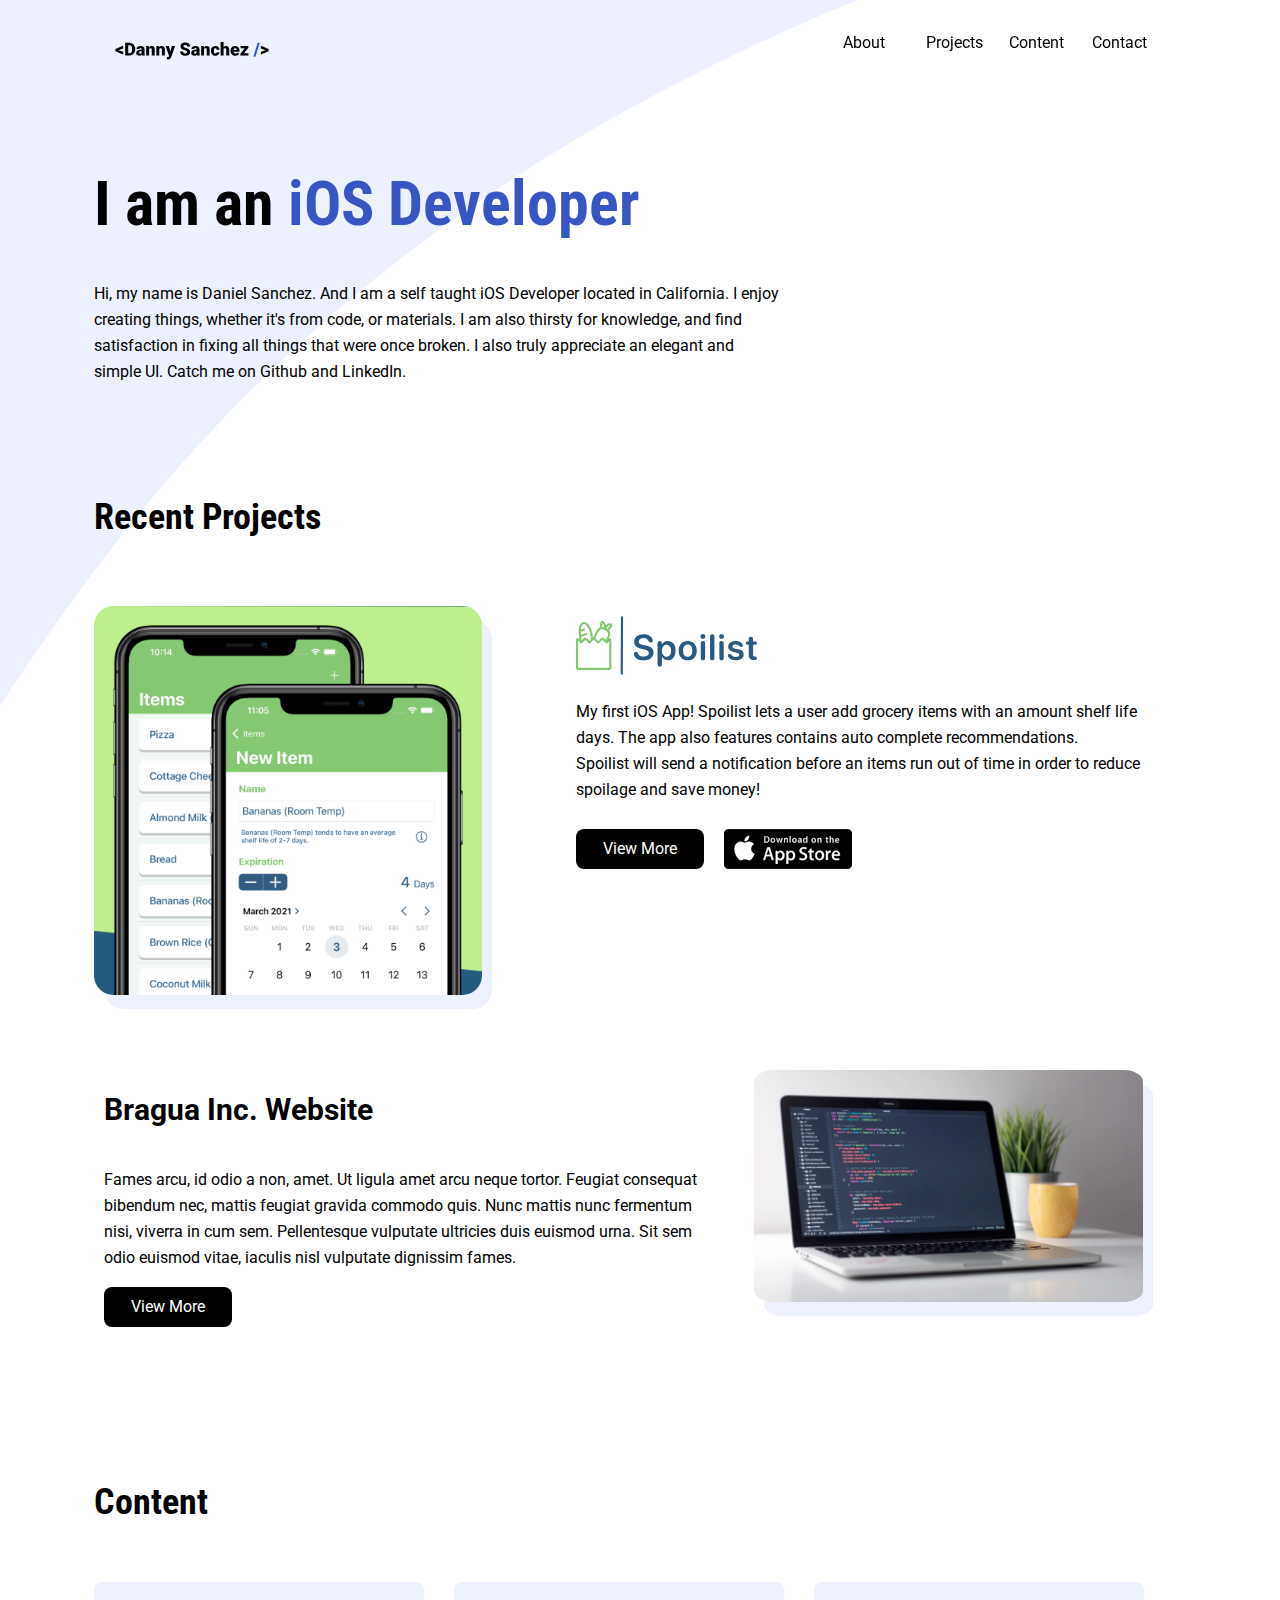
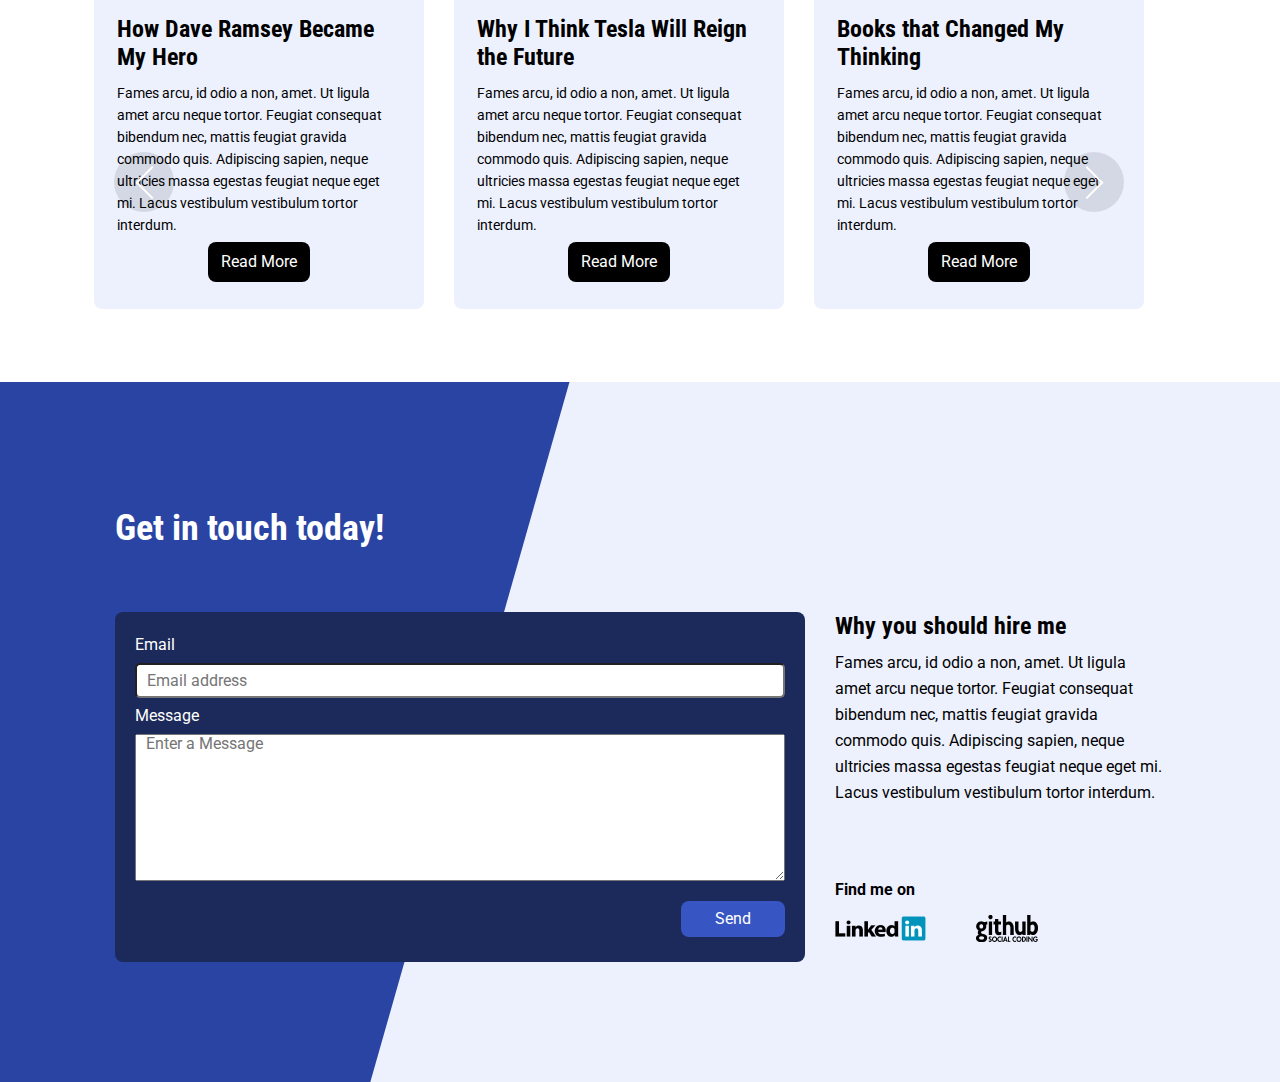
==== index.html @ 18dada45 "Modify form submit code" ====
<!DOCTYPE html>
<html lang="en" dir="ltr">
<head>
  <meta charset="utf-8">
  <!-- for sticky header -->
  <script src="https://code.jquery.com/jquery-latest.min.js" type="text/javascript"></script>

  <!-- for smooth scrolling across multiple browsers -->
  <script defer src="https://unpkg.com/smoothscroll-polyfill@0.4.4/dist/smoothscroll.min.js"></script>
  <script defer src="script.js"></script>
  <script src='https://kit.fontawesome.com/a076d05399.js'></script>


  <link href="https://fonts.googleapis.com/css2?family=Roboto&display=swap" rel="stylesheet">
  <link href="https://fonts.googleapis.com/css2?family=Roboto&family=Roboto+Condensed:wght@700&display=swap" rel="stylesheet">

  <link rel="stylesheet" href="css/normalize.css">
  <link rel="stylesheet" href="css/style.css">
  <meta name="viewport" content="width=device-width, initial-scale=1">

  <title>Danny Sanchez - Software Portfolio</title>
</head>
<body>
  <main>
    <a name="about-me"></a>
    <div id="header-box">

      <header id="navHeader">
        <img src="images/header logo.svg" alt="">

        <nav>
          <ul>
            <li><a onclick="scrollSetup(this)" href="#about-me">About</a></li>
            <li><a onclick="scrollSetup(this)" href="#projects">Projects</a></li>
            <li><a onclick="scrollSetup(this)" href="#content">Content</a></li>
            <li><a onclick="scrollSetup(this)" href="#contact">Contact</a></li>
          </ul>
        </nav>
      </header>
    </div>

    <div class="container">
      <section class="about-me" id="about-me">
        <div>
          <h1>I am an <span>iOS Developer</span></h1>
          <p>Hi, my name is Daniel Sanchez. And I am a self taught iOS Developer
          located in California. I enjoy creating things, whether it's from code, or materials.
          I am also thirsty for knowledge, and find satisfaction in fixing all things that were once broken.
          I also truly appreciate an elegant and simple UI.
          Catch me on Github and LinkedIn.

           </p>
          </div>

        </section>

        <section class="projects" id="projects">

          <div class="projects-top">
            <h2>Recent Projects</h2>
            <a name="projects"></a>

          </div>

          <div class="image-box1">
            <img src="images/Spoilist Portfolio Screenshot Cropped.png" alt="Spoilist App Screenshot">
          </div>
          <div class="project-description1">
            <img class = "logo" src="images/Spoilist Logo.svg" alt="Spoilist Logo">
            <p>My first iOS App! Spoilist lets a user add grocery items with
               an amount shelf life days. The app also features contains auto complete recommendations.
            <br />Spoilist will send a notification before an items run out of time in order to reduce spoilage and save money!
           </p>
            <div class="projectButtons">
              <a href="#" class="project-button" data-toggle="modal" data-target="#portfolioModal1">View More</a>
              <a class = "appStoreIcon" href="#" target="_blank">
                <img src="images/appStoreButton.png">
              </a>
            </div>


            </div>

            <div class="project-description2">
              <h4>Bragua Inc. Website</h4>
              <p>Fames arcu, id odio a non, amet. Ut ligula amet arcu neque tortor.
                Feugiat consequat bibendum nec, mattis feugiat gravida commodo quis.
                Nunc mattis nunc fermentum nisi, viverra in cum sem. Pellentesque
                vulputate ultricies duis euismod urna. Sit sem odio euismod vitae,
                iaculis nisl vulputate dignissim fames. </p>
                <a href="#" class="project-button">View More</a>
              </div>
              <div class="image-box2">
                <img src="images/project2-img.png" alt="Laptop with code displayed.">
              </div>

            </section>

            <section class="content" id="content">
              <div class="content-top">
                <a name="content"></a>
                <h2>Content</h2>
              </div>

              <div id="button-overlay">
                <div class="button-container">
                  <div onclick="contentScroll(this)" class="scroll-button" id="left-button">
                    <img src="images/Left-Button.svg" alt="">
                  </div>

                  <div onclick="contentScroll(this)" class="scroll-button" id="right-button">
                    <img src="images/Right-Button.svg" alt="">
                  </div>
                </div>

              </div>

                <div id="content-list">

                  <div class="content-box">
                    <h3>How Dave Ramsey Became My Hero</h3>
                    <p>Fames arcu, id odio a non, amet. Ut ligula amet arcu neque tortor.
                      Feugiat consequat bibendum nec, mattis feugiat gravida commodo quis.
                      Adipiscing sapien, neque ultricies massa egestas feugiat neque eget
                      mi. Lacus vestibulum vestibulum tortor interdum. </p>
                      <a href="pages/content1.html" class="content-button">Read More</a>
                    </div>

                    <div class="content-box">
                      <h3>Why I Think Tesla Will Reign the Future</h3>
                      <p>Fames arcu, id odio a non, amet. Ut ligula amet arcu neque tortor.
                        Feugiat consequat bibendum nec, mattis feugiat gravida commodo quis.
                        Adipiscing sapien, neque ultricies massa egestas feugiat neque eget
                        mi. Lacus vestibulum vestibulum tortor interdum. </p>
                        <a href="pages/content1.html" class="content-button">Read More</a>
                      </div>

                      <div class="content-box">
                        <h3>Books that Changed My Thinking</h3>
                        <p>Fames arcu, id odio a non, amet. Ut ligula amet arcu neque tortor.
                          Feugiat consequat bibendum nec, mattis feugiat gravida commodo quis.
                          Adipiscing sapien, neque ultricies massa egestas feugiat neque eget
                          mi. Lacus vestibulum vestibulum tortor interdum. </p>
                          <a href="pages/content1.html" class="content-button">Read More</a>
                        </div>

                      </div>
                  </section>
              </div>

                <div class="bottom-container">
                  <section class="contact" id="contact">
                    <div class="contact-top">
                      <a name="contact"></a>
                      <h2>Get in touch today!</h2>
                    </div>







                    <form id="contactForm" name="sentMessage" novalidate="novalidate">
                      Email
                      <input class="email" id="email" type="email" placeholder="Email address" required="required" data-validation-required-message="Please enter your email address.">
                      Message
                      <textarea id="message" rows="8" cols="80" placeholder="Enter a Message" required="required" data-validation-required-message="Please enter a message."></textarea>

                      <div id="success"></div>
                      <button class="form-button" id="sendMessageButton" type="submit">Send</button>
                    </form>

                    <div class="contact-paragraph">
                      <h3>Why you should hire me</h3>
                      <p>Fames arcu, id odio a non, amet. Ut ligula amet arcu neque tortor.
                        Feugiat consequat bibendum nec, mattis feugiat gravida commodo quis.
                        Adipiscing sapien, neque ultricies massa egestas feugiat neque eget mi.
                        Lacus vestibulum vestibulum tortor interdum. </p>
                      </div>

                      <div class="social-media">
                        Find me on
                        <div class="social-links">
                          <a href="https://www.linkedin.com/in/dannysanchez559/" target="_blank"><img src="images/linked in logo.png" alt=""></a>
                          <a href="https://github.com/dannysanchez559" target="_blank"><img src="images/github logo.png" alt=""></a>
                        </div>
                      </div>

                    </section>

                  </div>

                  <!-- Portfolio Modals-->
                  <!-- Portfolio Modal 1-->
                  <div class="portfolio-modal modal fade" id="portfolioModal1" tabindex="-1" role="dialog" aria-labelledby="portfolioModal1Label" aria-hidden="true">
                      <div class="modal-dialog modal-xl" role="document">
                          <div class="modal-content">
                              <button class="close" type="button" data-dismiss="modal" aria-label="Close">
                                  <span aria-hidden="true"><i class="fas fa-times"></i></span>
                              </button>
                              <div class="modal-body">
                                  <div class="container">
                                      <div class="row justify-content-center">
                                          <div class="col-lg-8">

                                          <div class="contentContainer">
                                            <div class="imageContainer">
                                              <!-- Portfolio Modal - Image-->
                                              <img class="img-fluid rounded mb-5" src="images/Spoilist demo gif iPhone 11 Pro.gif" alt="Spoilist Demo" />
                                            </div>

                                            <div class="textContainer">
                                              <!-- Portfolio Modal - Text-->
                                              <p>
                                                Technologies implemented:
                                                <ul>
                                                  <li>Local and remote repository with MacOS Terminal & Github</li>
                                                  <li>Design process, from wireframe, to Hi def mockup with Figma</li>
                                                  <li>Xcode Storyboard UI, Swift 4.0+, and MVC programming patterns</li>
                                                  <li>C.R.U.D. local data persistence using Realm with CocoaPod</li>
                                                  <li>Constraints and certain UI elements coded manually without Storyboard UI</li>
                                                </ul>
                                              </p>
                                            </div>
                                          </div>
                                          <div class="buttonContainer">
                                            <button class="btn btn-primary" data-dismiss="modal">
                                               <i class="fas fa-times fa-fw"></i>
                                               Close Window
                                           </button>
                                          </div>

                                          </div>
                                      </div>
                                  </div>
                              </div>
                          </div>
                      </div>
                  </div>

                </main>

                <!-- Bootstrap core JS-->
                <script src="https://cdn.jsdelivr.net/npm/bootstrap@4.5.3/dist/js/bootstrap.bundle.min.js"></script>
                <!-- Contact form JS-->
                <script src="assets/mail/jqBootstrapValidation.js"></script>
                <script src="assets/mail/contact_me.js"></script>
              </body>
              </html>
---- css/style.css ----
html, body {
  font-family: 'Roboto', sans-serif;
  font-weight: 400;
  font-style: normal;
  font-size: 16px;
  line-height: 26px;
  scroll-behavior: smooth;
}

main {
  background-image: url("../images/background design 1 - desktop.svg");
  background-repeat: no-repeat;
}

.container {
  display: flex;
  box-sizing: border-box;
  flex-direction: column;
  justify-content: center;
  max-width: 1050px;
  margin: 0 auto;
  overflow: hidden;
}

h1, h2, h3 {
  font-family: 'Roboto Condensed', sans-serif;
  font-style: normal;
  font-weight: 700;
}

h1 {
  font-size: 62px;
  line-height: 73px;
}

h2 {
  font-size: 36px;
  line-height: 42px;
}

h3 {
  font-size: 24px;
  line-height: 28px;
}

h4 {
  font-family: 'Roboto', sans-serif;
  font-size: 30px;
  line-height: 35px;
  font-style: normal;
  font-weight: 700;
}

#header-box {
  box-sizing: border-box;
  height: 75px;
  width: 100%;
  position: -webkit-sticky; /* Safari & IE */
  position: sticky;
  top: 0;
  z-index: 100;
}

header {
  box-sizing: border-box;
  height: 60px;
  display: flex;
  flex-direction: row;
  justify-content: space-between;
  align-items: flex-end;
  padding-bottom: 20px;
  max-width: 1050px;
  margin: 0 auto;
  padding-top: 60px;
}

header nav ul {
  width: 312px;
  display: grid;
  grid-template-columns: repeat(4, 1fr);
  grid-gap: 20px;
  margin: 0;
  padding-right: 10px;
  list-style-type: none;
  align-items: center;
}

ul li a {
  text-decoration: none;
}

nav ul li a {
  position: relative;
  display: inline-block;
  box-sizing: border-box;
  text-decoration: none;
  color: #000;
  height: 30px;
}

nav ul li a:hover, nav ul li a:focus, nav ul li a:touch {
  right: 0;
  border-bottom: 3px solid #3756C3;
  padding-bottom: 1px;
}

nav ul li a.current {
  border-bottom: 3px solid #3756C3;
  padding-bottom: 1px;
}

.about-me {
  padding-top: 50px;
  max-width: 688px;
  display: grid;
  grid-template-columns: repeat(12, 60px);
  grid-gap: 30px;
}

.about-me div {
  grid-column-start: 1;
  grid-column-end: 9;
}

.about-me span {
  color: #3756C3;
}

.projects-top {
  grid-area: t;
  display: grid;
  grid-template-columns: repeat(12, 60px);
  grid-column-start: 1;
  grid-column-end: 12;
  grid-gap: 30px;
  height: 105px;
  grid-template-rows: 75px 30px;
}

.projects-top h2 {
  grid-column-start: 1;
  grid-column-end: 5;
}

/* .page-indicator {
  grid-column-start: 6;
  grid-column-end: 8;
  grid-row-start: 2;
  grid-row-end: 3;
  width: 83px;
  height: 17px;
  display: flex;
  flex-direction: row;
  justify-content: space-around;
  margin-top: 0;
} */

.projects {
  box-sizing: border-box;
  display: grid;
  grid-template-columns: repeat(12, 1fr);
  grid-template-rows: 100px auto auto; /* original height: 120px 320px 320px */
  grid-gap: 40px;
  padding-top: 65px;
  padding-bottom: 65px;
  grid-template-areas:
  "t t t t t t t t t t t t"
  "img1 img1 img1 img1 img1 d1 d1 d1 d1 d1 d1 d1"
  "d2 d2 d2 d2 d2 d2 d2 img2 img2 img2 img2 img2";
}

.image-box1, .image-box2 {
  filter: drop-shadow(10px 14px 0px #EDF1FE);
  border-radius: 0.5rem;
}

.image-box1 img, .image-box2 img {
  max-width: 90%;
  height: auto;
  border-radius: 5%;
}

.image-box1 {
  grid-area: img1;
}

.logo {
  max-width: 200px;
}

.project-description1, .project-description2 {
  padding: 10px;
}

.project-description1 {
  grid-area: d1;
}

.project-description2 {
  grid-area: d2;
}

.image-box2 {
  grid-area: img2;
  align-self: center;
}


/****** Modal Project Popover ******/

.modal-open {
  overflow: hidden;
}
.modal-open .modal {
  overflow-x: hidden;
  overflow-y: auto;
}

.modal {
  position: fixed;
  top: 0;
  left: 0;
  z-index: 1050;
  display: none;
  width: 100%;
  height: 100%;
  overflow: hidden;
  outline: 0;
}

.modal-dialog {
  display: flex;
  flex-direction: column;
  position: relative;
  width: auto;
  margin: 0.5rem;
  pointer-events: none;
}
.modal.fade .modal-dialog {
  transition: transform 0.3s ease-out;
  transform: translate(0, -50px);
}
@media (prefers-reduced-motion: reduce) {
  .modal.fade .modal-dialog {
    transition: none;
  }
}
.modal.show .modal-dialog {
  transform: none;
}
.modal.modal-static .modal-dialog {
  transform: scale(1.02);
}

.modal-dialog-scrollable {
  display: flex;
  max-height: calc(100% - 1rem);
}
.modal-dialog-scrollable .modal-content {
  max-height: calc(100vh - 1rem);
  overflow: hidden;
}
.modal-dialog-scrollable .modal-header,
.modal-dialog-scrollable .modal-footer {
  flex-shrink: 0;
}
.modal-dialog-scrollable .modal-body {
  overflow-y: auto;
}

.modal-dialog-centered {
  align-items: center;
  min-height: calc(100% - 1rem);
}
.modal-dialog-centered::before {
  display: block;
  height: calc(100vh - 1rem);
  height: -webkit-min-content;
  height: -moz-min-content;
  height: min-content;
  content: "";
}
.modal-dialog-centered.modal-dialog-scrollable {
  flex-direction: column;
  justify-content: center;
  height: 100%;
}
.modal-dialog-centered.modal-dialog-scrollable .modal-content {
  max-height: none;
}
.modal-dialog-centered.modal-dialog-scrollable::before {
  content: none;
}

.modal-content {
  position: relative;
  display: flex;
  flex-direction: column;
  flex-wrap: wrap;
  width: 100%;
  pointer-events: auto;
  background-color: #FFF;
  background-clip: padding-box;
  border: 0 solid rgba(0, 0, 0, 0.2);
  border-radius: 0.75rem;
  outline: 0;
}

.modal-backdrop {
  position: fixed;
  top: 0;
  left: 0;
  z-index: 1040;
  width: 100vw;
  height: 100vh;
  background-color: #000;
}
.modal-backdrop.fade {
  opacity: 0;
}
.modal-backdrop.show {
  opacity: 0.5;
}

.modal-header {
  display: flex;
  align-items: flex-start;
  justify-content: space-between;
  padding: 1rem 1rem;
  border-bottom: 0 solid #dee2e6;
  border-top-left-radius: 0.75rem;
  border-top-right-radius: 0.75rem;
}
.modal-header .close {
  padding: 1rem 1rem;
  margin: -1rem -1rem -1rem auto;
}

.modal-body {
  position: relative;
  flex: 1 1 auto;
  padding: 2rem 1rem;
}

.modal-scrollbar-measure {
  position: absolute;
  top: -9999px;
  width: 50px;
  height: 50px;
  overflow: scroll;
}

@media (min-width: 576px) {
  .modal-dialog {
    max-width: 500px;
    margin: 1.75rem auto;
  }

  .modal-dialog-scrollable {
    max-height: calc(100% - 3.5rem);
  }
  .modal-dialog-scrollable .modal-content {
    max-height: calc(100vh - 3.5rem);
  }

  .modal-dialog-centered {
    min-height: calc(100% - 3.5rem);
  }
  .modal-dialog-centered::before {
    height: calc(100vh - 3.5rem);
    height: -webkit-min-content;
    height: -moz-min-content;
    height: min-content;
  }

  .modal-sm {
    max-width: 300px;
  }
}
@media (min-width: 992px) {
  .modal-lg,
.modal-xl {
    max-width: 800px;
  }
}
@media (min-width: 1200px) {
  .modal-xl {
    max-width: 1140px;
  }
}

  .text-center {
    text-align: center !important;
  }

  .portfolio-modal .close {
    position: absolute;
    z-index: 1;
    right: 1.5rem;
    top: 1rem;
    font-size: 3rem;
    line-height: 3rem;
    color: #000;
    opacity: 1;
  }

  .close {
    position: absolute;
    top: 0;
    right: 0;
    z-index: 2;
    padding: 0.75rem 1.25rem;
    color: inherit;
    float: right;
    font-size: 1.5rem;
    font-weight: 700;
    line-height: 1;
    color: #000;
    text-shadow: 0 1px 0 #fff;
    opacity: 0.5;
  }
  .close:hover {
    color: #3756C3;
    text-decoration: none;
  }
  .close:not(:disabled):not(.disabled):hover, .close:not(:disabled):not(.disabled):focus {
    opacity: 0.75;
  }

  button.close {
    padding: 0;
    background-color: transparent;
    border: 0;
  }

  a.close.disabled {
    pointer-events: none;
  }

  .container,
  .container-fluid,
  .container-xl,
  .container-lg,
  .container-md,
  .container-sm {
    width: 100%;
    padding-right: 1.5rem;
    padding-left: 1.5rem;
    margin-right: auto;
    margin-left: auto;
  }

  @media (min-width: 576px) {
    .container-sm, .container {
      max-width: 540px;
    }
  }
  @media (min-width: 768px) {
    .container-md, .container-sm, .container {
      max-width: 720px;
    }
  }
  @media (min-width: 992px) {
    .container-lg, .container-md, .container-sm, .container {
      max-width: 960px;
    }
  }
  @media (min-width: 1200px) {
    .container-xl, .container-lg, .container-md, .container-sm, .container {
      max-width: 1140px;
    }
  }

  .row {
    display: flex;
    flex-wrap: nowrap;
    flex-direction: row;
    margin-right: -1.5rem;
    margin-left: -1.5rem;
  }

  .justify-content-center {
    justify-content: center !important;
  }

  .col-xl,
  .col-xl-auto, .col-xl-12, .col-xl-11, .col-xl-10, .col-xl-9, .col-xl-8, .col-xl-7, .col-xl-6, .col-xl-5, .col-xl-4, .col-xl-3, .col-xl-2, .col-xl-1, .col-lg,
  .col-lg-auto, .col-lg-12, .col-lg-11, .col-lg-10, .col-lg-9, .col-lg-8, .col-lg-7, .col-lg-6, .col-lg-5, .col-lg-4, .col-lg-3, .col-lg-2, .col-lg-1, .col-md,
  .col-md-auto, .col-md-12, .col-md-11, .col-md-10, .col-md-9, .col-md-8, .col-md-7, .col-md-6, .col-md-5, .col-md-4, .col-md-3, .col-md-2, .col-md-1, .col-sm,
  .col-sm-auto, .col-sm-12, .col-sm-11, .col-sm-10, .col-sm-9, .col-sm-8, .col-sm-7, .col-sm-6, .col-sm-5, .col-sm-4, .col-sm-3, .col-sm-2, .col-sm-1, .col,
  .col-auto, .col-12, .col-11, .col-10, .col-9, .col-8, .col-7, .col-6, .col-5, .col-4, .col-3, .col-2, .col-1 {
    position: relative;
    width: 100%;
    padding-right: 1.5rem;
    padding-left: 1.5rem;
  }

  .col-lg-8 {
    flex: 0 0 66.6666666667%;
    max-width: 66.6666666667%;

  }

  .contentContainer {
    display: flex;
    flex-direction: row;

  }

  .imageContainer {
    padding: 0 20px;
  }

  .textContainer {
    margin-left: 50px;
    width: 60%;
    align-self: center;
  }

  .buttonContainer {
    width: 100%;
    display: flex;
    flex-direction: row;
    justify-content: center;
  }

  .img-fluid {
    max-width: 300px;
    height: auto;
  }

  .rounded {
    border-radius: 0.5rem !important;
  }

  .mb-5,
  .my-5 {
    margin-bottom: 3rem;
  }

  .btn {
    display: inline-block;
    font-weight: 400;
    color: #212529;
    text-align: center;
    vertical-align: middle;
    -webkit-user-select: none;
       -moz-user-select: none;
        -ms-user-select: none;
            user-select: none;
    max-width: 225px;
    background-color: transparent;
    border: 0.125rem solid transparent;
    padding: 0.375rem 0.75rem;
    font-size: 1rem;
    line-height: 1.5;
    border-radius: 0.5rem;
    transition: color 0.15s ease-in-out, background-color 0.15s ease-in-out, border-color 0.15s ease-in-out, box-shadow 0.15s ease-in-out;
  }
  @media (prefers-reduced-motion: reduce) {
    .btn {
      transition: none;
    }
  }
  .btn:hover {
    color: #212529;
    text-decoration: none;
  }
  .btn:focus, .btn.focus {
    outline: 0;
    box-shadow: 0 0 0 0.2rem rgba(26, 188, 156, 0.25);
  }
  .btn.disabled, .btn:disabled {
    opacity: 0.65;
  }
  .btn:not(:disabled):not(.disabled) {
    cursor: pointer;
  }
  a.btn.disabled,
  fieldset:disabled a.btn {
    pointer-events: none;
  }

  .btn-primary {
    color: #fff;
    background-color: #000;
  }
  .btn-primary:hover {
    color: #fff;
    background-color: #3756C3;
  }
  .btn-primary:focus, .btn-primary.focus {
    color: #fff;
    box-shadow: 0 0 0 0.2rem rgba(60, 198, 171, 0.5);
  }

/***** END OF MODAL POPOVER CODE *****/


.content {
  padding-top: 50px;
  display: grid;
  grid-template-columns: repeat(12, 60px);
  grid-template-rows: 100px 400px;
  grid-gap: 30px;
}

/* for left and right scroll buttons */
#button-overlay {
  grid-column-start: 1;
  grid-column-end: 13;
  grid-row-start: 2;
  grid-row-end: 3;
  display: block;
  overflow: none;
  box-sizing: border-box;
  width: 100%; /* Full width (cover the whole page) */
  height: 100%; /* Full height (cover the whole page) */
  background-color: rgba(0,0,0,0); /* Black background with opacity */
  display: flex;
  align-items: center;
}

.button-container {
  width: 100%;
  display: flex;
  justify-content: space-between;
  padding: 0 20px;
}

.scroll-button {
  box-sizing: border-box;
  display: flex;
  justify-content: center;
  align-items: center;
  width: 60px;
  height: 60px;
  background-color: rgba(0,0,0,0.1);
  border-radius: 50%;
}

.scroll-button img {
  -webkit-transform:scale(0.3, 0.3); /* for safari */
}

.scroll-button:hover {
  background-color: rgba(0,0,0,0.2);
  cursor: pointer;
}

#left-button {
  z-index: 10;
}

#right-button {
  z-index: 10;
}

.content-top {
  grid-column-start: 1;
  grid-column-end: 12;
  grid-row-start: 1;
  grid-row-end: 2;
  align-self: center;
}

#content-list {
  grid-column-start: 1;
  grid-column-end: 13;
  grid-row-start: 2;
  grid-row-end: 3;
  display: grid;
  grid-template-columns: repeat(3, 330px);
  grid-gap: 30px;
  overflow: hidden;
  z-index: 2;
}

.content-box {
  box-sizing: border-box;
  height: 327px;
  border-radius: 0.5rem;
  background-color: #EDF1FE;
  padding: 27px 23px;
  display: flex;
  flex-direction: column;
  justify-content: space-around;
  align-items: center;
  font-size: 14px;
  line-height: 22px;
}

.content-box * {
  margin: 0;
  padding-top: 5px;
  padding-bottom: 5px;
}

.bottom-container {
  box-sizing: border-box;
  background-color: #2944A3;
  background-image: url("../images/contact background design.svg");
  background-repeat: no-repeat;
  background-position: right center;
  background-size: 72% 700px;
  height: 700px;
}

.contact {
  box-sizing: border-box;
  padding-top: 125px;
  padding-bottom: 50px;
  margin: 0 auto;
  height: 700px;
  align-self: center;
  justify-content: center;
  display: grid;
  grid-template-columns: repeat(12, 60px);
  grid-template-rows: 75px 200px 170px;
  grid-gap: 30px;

  grid-template-areas:
  "t t t t t t t t t t t t"
  "f f f f f f f f p p p p"
  "f f f f f f f f l l l l"
}

.contact * {
  padding: 0;
  margin: 0;
}

.contact h2 {
  color: #FFF;
}

.contact-top {
  grid-area: t;
  grid-row-start: 1;
  grid-row-end: 1;
}

#contactForm {
  grid-area: f;
  grid-row-start: 2;
  grid-row-end: 3;
  height: 350px;
  background-color: #1B2A5A;
  color: #FFF;
  border-radius: 0.5rem;
  box-sizing: border-box;
  display: flex;
  flex-direction: column;
  justify-content: flex-start;
  align-items: stretch;
  padding: 20px;
}

#contactForm * {
  box-sizing: border-box;
  margin: 5px 0 5px 0;
  padding-left: 10px;
}

#contactForm .form-button {
  padding: 9px 34px;

}

.email {
  height: 35px;
  border-radius: 5px;
  color: #878787;
  margin-bottom: 20px;
}

.message {
  resize: none;
  height: 140px;
  border-radius: 5px;
  color: #878787;
  margin-bottom: 10px;
  padding-top: 10px;
  padding-bottom: 10px;
}

.contact-paragraph {
  grid-area: p;
  grid-row-start: 2;
  grid-row-end: 2;
  height: 200px;

}

.contact-paragraph * {
  margin-bottom: 10px;
}

.social-media {
  grid-area: l;
  grid-row-start: 3;
  grid-row-end: 3;
  height: 120px;
  font-weight: bold;
  display: flex;
  flex-direction: column;
  justify-content: flex-end;
  align-items: flex-start;
}

.social-links {
  display: flex;
  flex-direction: row;
  align-items: center;
  justify-content: space-between;
}

.social-links * {
  margin-right: 25px;
}


/* -------- BUTTONS -------- */
.projectButtons {
  display: flex;
  flex-direction: row;
  padding: 10px 0;
}

.project-button, .content-button, .form-button {
  box-sizing: border-box;
  border: none;
  color: white;
  text-align: center;
  align-items: center;
  text-decoration: none;
  display: inline-block;
  font-size: 16px;
  font-weight: 400;
  cursor: pointer;
  border-radius: 0.5rem;
}

.project-button:hover, .content-button:hover, .form-button:hover {
  background-color: #3756C3;
}

.project-button {
    background-color: #000;
    padding: 7px 20px;
    height: 40px;
    width: 128px;
}

.appStoreIcon {
  height: 40px;
  margin-left: 20px;
  outline: none;
}

.content-button {
  background-color: #000;
  padding: 9px 13px;
}

.form-button {
  background-color: #3756C3;
  align-self: flex-end;
}

.form-button:hover {
  background-color: #2846B0;
}


/* ------- RESPONSIVE LAYOUT ------- */

/* IPAD PRO 1024px */
@media only screen and (max-width: 1024px) {
  .container {
    max-width: 800px;
  }

  #navHeader {
    max-width: 800px;
  }

  .projects {
    grid-template-areas:
    "t t t t t t t t t t t t"
    "img1 img1 img1 img1 img1 img1 d1 d1 d1 d1 d1 d1 "
    "d2 d2 d2 d2 d2 d2 img2 img2 img2 img2 img2 img2";
  }

  .image-box1 img, .image-box2 img {
    max-width: 320px;
    height: auto;
  }

  .project-description1, .project-description2 {
    margin-left: 20px;
    padding-left: 0;
  }

  .row {
    flex-direction: column;
  }

  .col-lg-8 {
      max-width: 100%;
  }

  .contentContainer, .buttonContainer {
    width: 90%;
  }

  .imageContainer {
    padding: 0 10px;
    max-width: 225px;
  }

  .img-fluid {
    max-width: 225px;
  }

  .textContainer {
    margin-left: 10px;
    align-self: center;
  }

  #content-list {
    max-width: 800px;
  }

  .button-container {
    max-width: 750px;
    padding: 0 20px;
  }

  .bottom-container {
    background-size: contain;
    background-position: 200% center;
  }

  .scroll-button:hover, .scroll-button:active {
    background-color: rgba(0,0,0,0.1);
    cursor: auto;
  }

  .contact {
    grid-template-columns: repeat(12, 50px);
  }

}


/* IPAD Mini 768px */
@media only screen and (max-width: 768px) {
  .container {
    max-width: 600px;
  }

  #navHeader {
    max-width: 600px;
  }

  .about-me {
    max-width: 600px;
    grid-template-columns: repeat(12, 50px);
  }

  h1 {
    font-size: 55px;
    line-height: 60px;
  }

  .projects-top {
    display: flex;
    flex-direction: column;
    justify-content: center;
    align-items: center;
    margin-bottom: 50px;
    grid-column-start: 1;
    grid-column-end: 2;
  }

  .projects-top h2 {
    margin: 0;
  }

  .projects {
    display: flex;
    flex-direction: column;
    justify-content: center;
    align-items: center;
  }

  .projects * {
    margin: 0 auto;
  }

  .slider-div {
    margin: 10px;
  }

  .image-box1 img, .image-box2 img {
    max-width: 450px;
    margin-top: 20px;
    height: auto;
  }

  .image-box1 {
    order: 0;
  }

  .project-description1 {
    order: 1;
    display: flex;
    flex-direction: column;
    padding: 10px 0;
  }

  .project-description1 img, .project-description2 img, .project-description1 p, .project-description2 p,
  .project-description1 h4, .project-description2 h4 {
    margin-bottom: 20px;
  }

  .projectButtons {
    padding: 10px 0;
    align-items: flex-end;
  }

  .projectButtons * {
    margin: 0 10px;
}

  .modal-dialog {
    max-width: 90%;
}

.contentContainer, .buttonContainer {
  width: 95%;
  flex-direction: row;
}

  .image-box2 {
    order: 3;
  }

  .project-description2 {
    order: 4;
    display: flex;
    flex-direction: column;
    padding: 10px 0;
  }

  .content-top {
    display: flex;
    max-width: 600px;
    flex-direction: column;
    align-items: center;
  }

  #content-list {
    max-width: 600px;
  }

  .button-container {
    max-width: 550px;
    padding: 0 20px;
  }

  .bottom-container {
    margin-top: 100px;
    box-sizing: content-box;
    background-image: none;
    height: auto;
  }

  .contact-top {
    margin-bottom: 50px;
  }

  .contact {
    max-width: 600px;
    padding-top: 120px;
    height: auto;
    display: flex;
    flex-direction: column;
    align-items: center;
  }

  .contact-top {
    order: 0;
  }

  .contact-paragraph {
    order: 1;
    color: #EDF1FE;
    display: flex;
    flex-direction: column;
    align-items: center;
  }

  #contactForm {
    order: 2;
    max-width: 600px;
  }

  .social-media {
    order: 3;
    background-color: #EDF1FE;
    box-sizing: border-box;
    width: 335px;
    display: flex;
    flex-direction: column;
    justify-content: center;
    padding-left: 60px;
    padding-top: 10px;
    margin-top: 20px;
    border-radius: 5px;
  }

}

/* iPhone 8 Plus 414px */
@media only screen and (max-width: 414px) {
  .container {
    max-width: 375px;
  }

  #navHeader {
    box-sizing: border-box;
    height: 100px;
    max-width: 375px;
    padding-top: 15px;
  }

  header {
    flex-direction: column;
    justify-content: space-around;
    align-items: center;
    box-sizing: border-box;
    height: 75px;
    padding: 0;
  }

  #header-box {
    height: 100px;
}

  header nav ul {
    padding: 0;
  }

  .about-me {
    max-width: 335px;
    padding-top: 75px;
    display: flex;
    flex-direction: column;
    margin: 0 auto;
  }

  h1 {
    font-size: 50px;
    line-height: 55px;
  }

  .slider-div {
    margin: 10px;
  }

  .image-box1, .image-box2 {
    filter: none;
  }

  .image-box1 img, .image-box2 img {
    max-width: 335px;
  }

  .project-description1, .project-description2 {
    max-width: 335px;
  }

  .project-button {
    margin-top: 20px;
  }

  .project-description1 h4, .project-description2 h4 {
    padding: 10px 0;
  }

  .projects-top {
    padding-top: 25px;

  }

  .modal-dialog {
    margin: 0 auto;
}

  .col-lg-8 {
      max-width: 90%;
  }

  .contentContainer, .buttonContainer {
    width: 95%;
    flex-direction: column;
  }

  .imageContainer {
      margin: 0 auto;
  }

  .mb-5, .my-5 {
      margin-bottom: 0;
  }

  .textContainer {
    width: 100%;
    font-size: 14px;
    margin-bottom: 30px;
}

  .btn {
    margin: 0 auto;
  }

  .content {
    max-width: 330px;
    margin: 0 auto;
  }

  .content-top {
    padding-top: 75px;
    max-width: 335px;
  }

  #content-list {
    max-width: 330px;
    grid-gap: 0;
  }

  #button-overlay {
    align-items: flex-end;
    max-width: 330px;
    padding-bottom: 80px;
  }

  .button-container {
    max-width: 320px;
    padding: 0 20px;
  }

  .bottom-container {
    margin-top: 20px;
  }

  .contact {
    max-width: 335px;
  }

  #contactForm {
    max-width: 335px;
    margin-top: 50px;
    margin-bottom: 30px;
  }

  .form-button {
    align-self: stretch;
  }

}
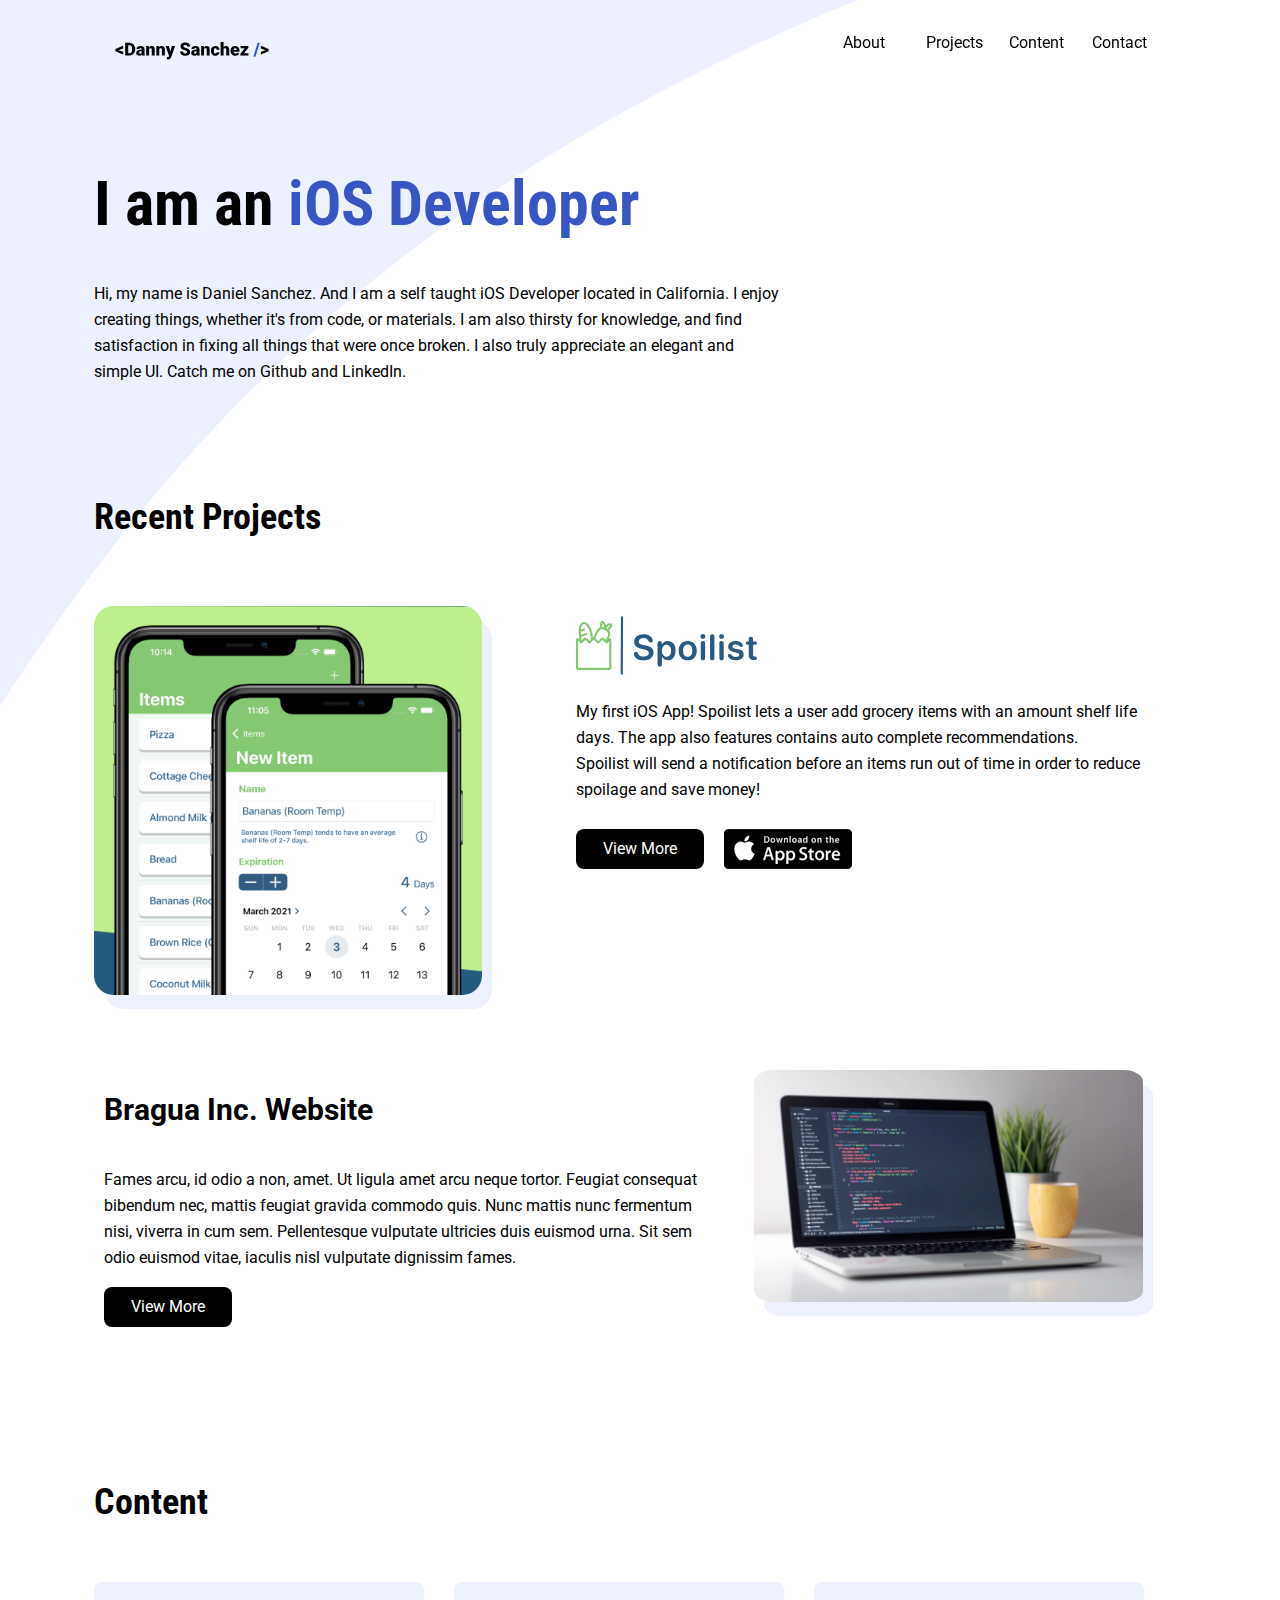
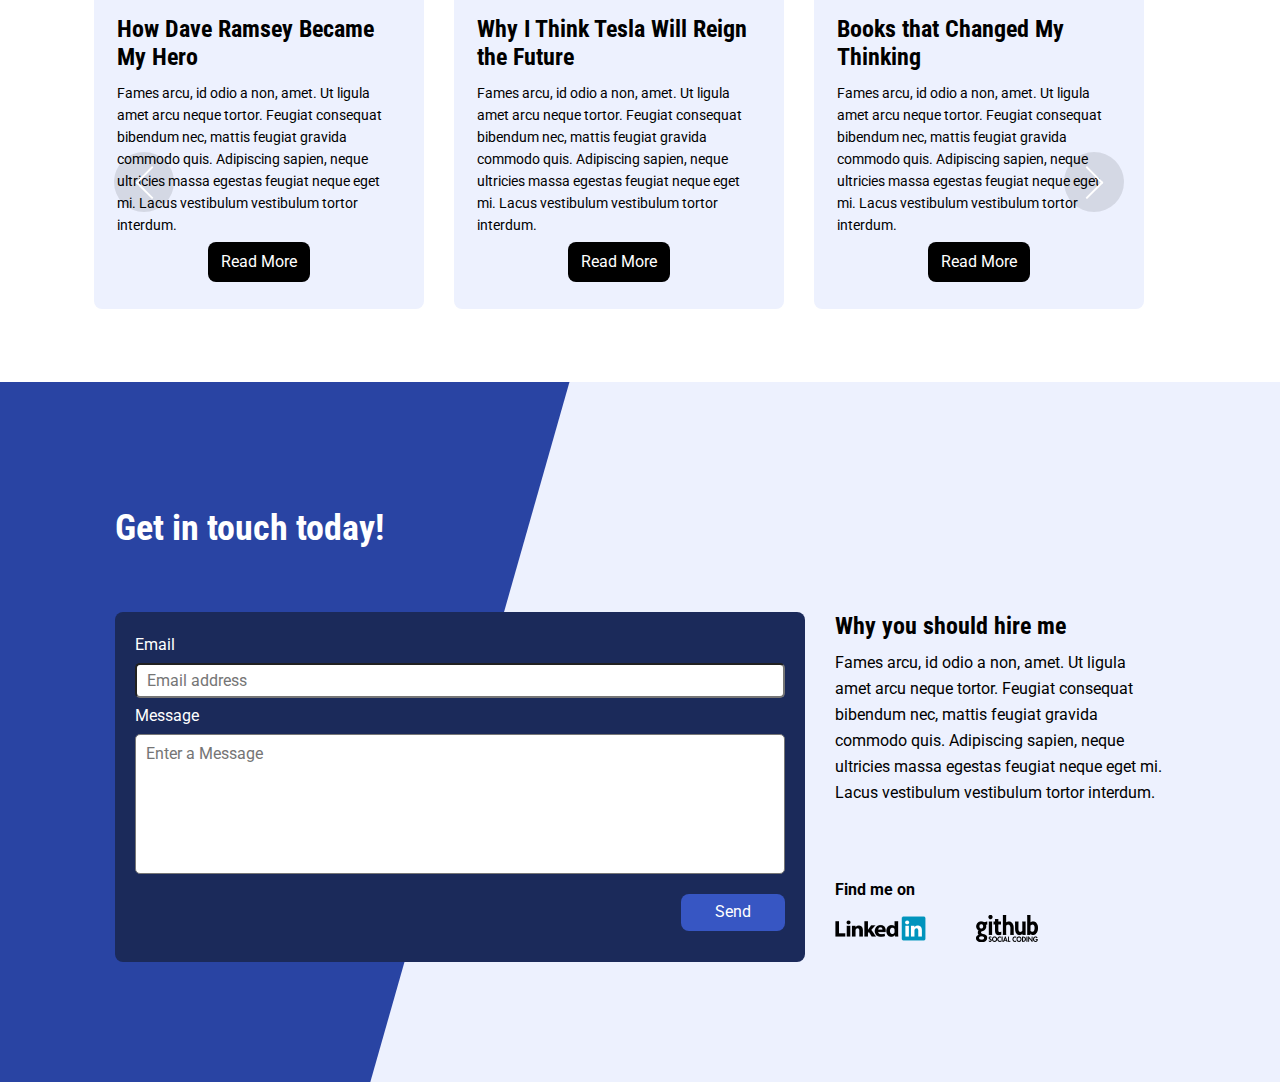
==== commit 510a5e2c: "Modify form service code" ====
--- a/index.html
+++ b/index.html
@@ -156,19 +156,14 @@
                     </div>
 
 
-
-
-
-
-
-                    <form id="contactForm" name="sentMessage" novalidate="novalidate">
+                    <form id="contactForm" action="https://formspree.io/f/myylyydy" method="POST">
                       Email
-                      <input class="email" id="email" type="email" placeholder="Email address" required="required" data-validation-required-message="Please enter your email address.">
+                      <input class="email" placeholder="Email address" type="email" name="_replyto">
                       Message
-                      <textarea id="message" rows="8" cols="80" placeholder="Enter a Message" required="required" data-validation-required-message="Please enter a message."></textarea>
+                      <textarea class="message" name="message" rows="8" cols="80" placeholder="Enter a Message"></textarea>
 
                       <div id="success"></div>
-                      <button class="form-button" id="sendMessageButton" type="submit">Send</button>
+                      <button class="form-button" type="submit">Send</button>
                     </form>
 
                     <div class="contact-paragraph">
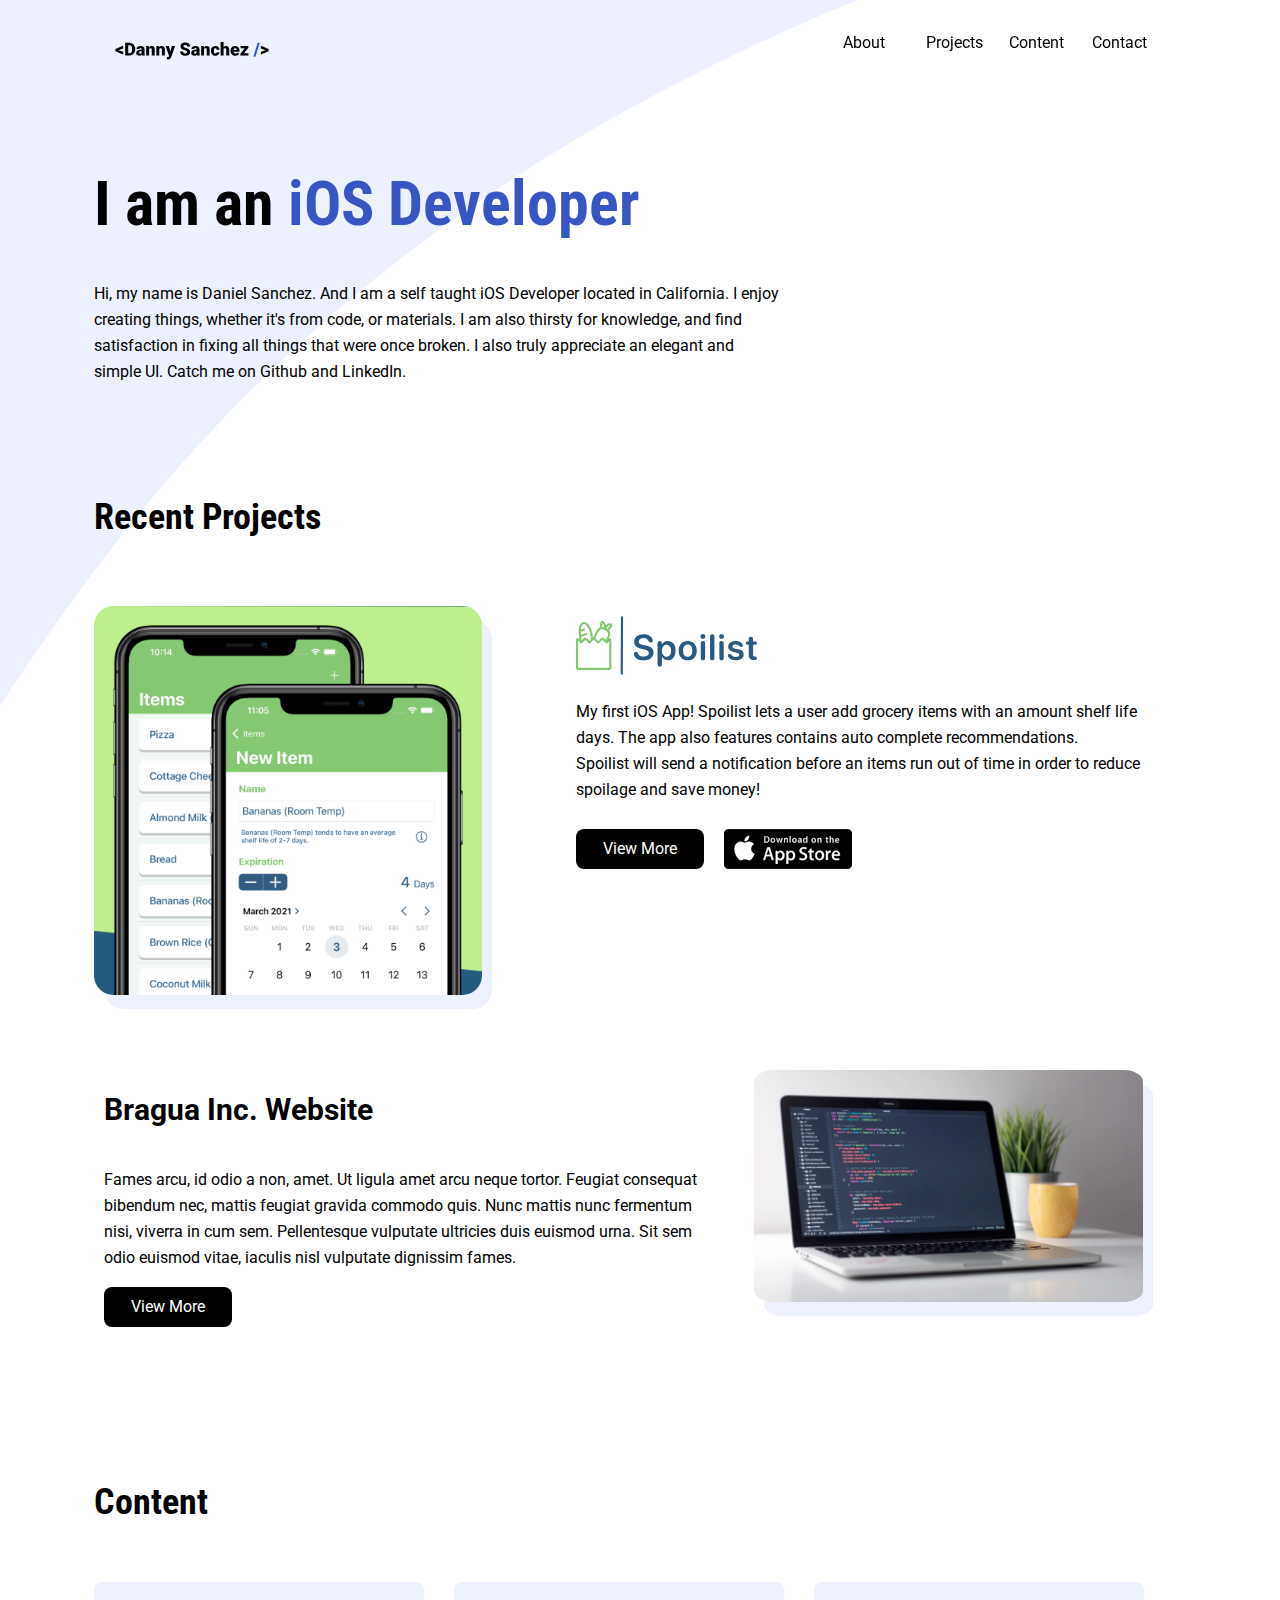
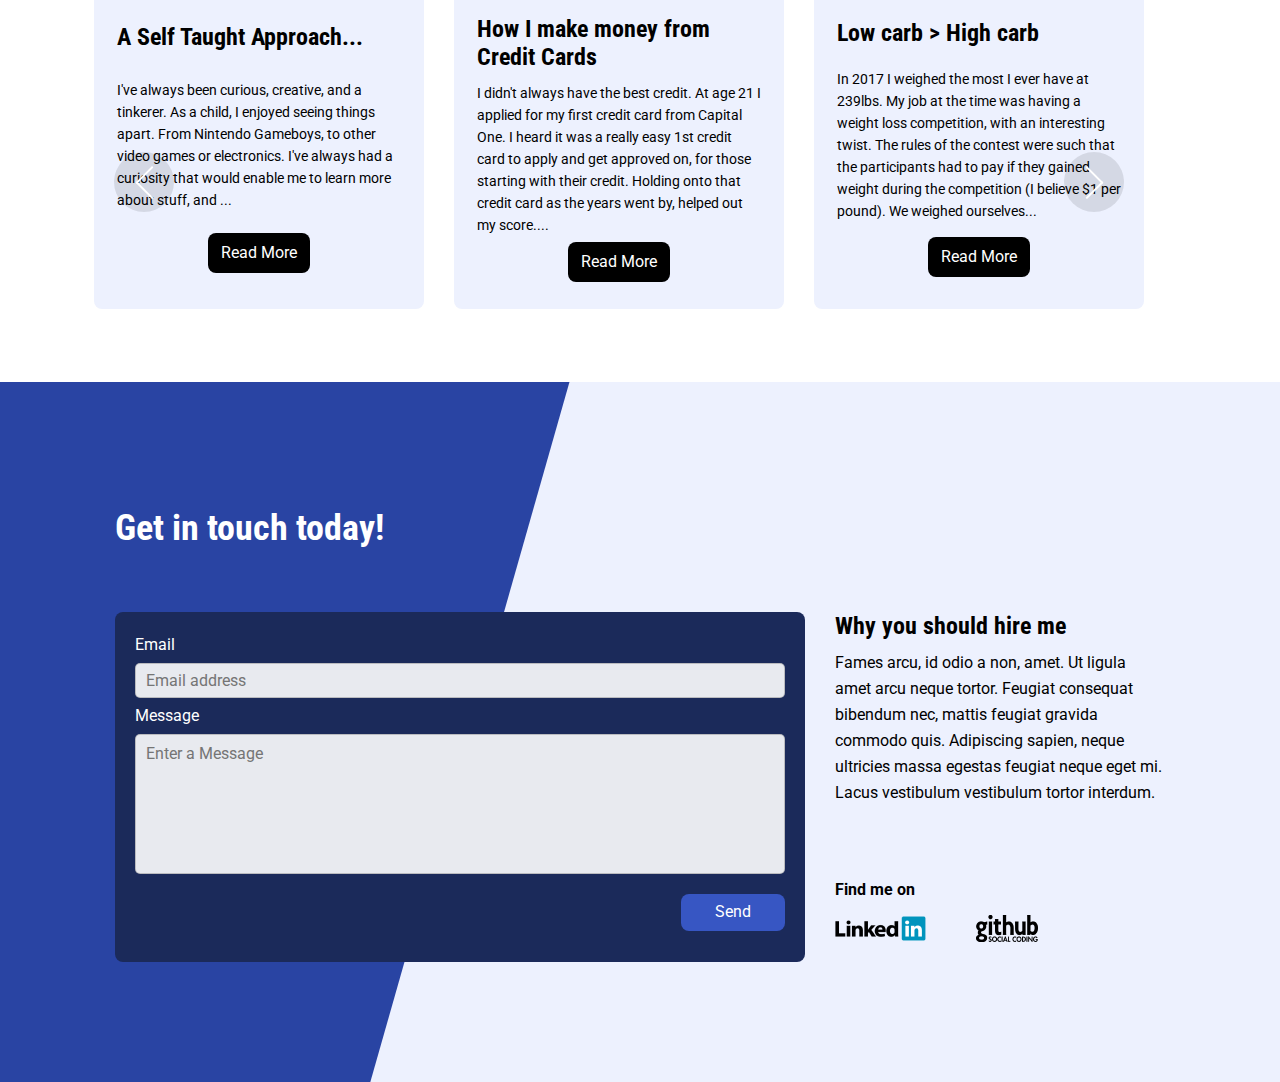
==== commit 8540615b: "add 3 content pages, adjust UI" ====
--- a/index.html
+++ b/index.html
@@ -118,30 +118,27 @@
                 <div id="content-list">
 
                   <div class="content-box">
-                    <h3>How Dave Ramsey Became My Hero</h3>
-                    <p>Fames arcu, id odio a non, amet. Ut ligula amet arcu neque tortor.
-                      Feugiat consequat bibendum nec, mattis feugiat gravida commodo quis.
-                      Adipiscing sapien, neque ultricies massa egestas feugiat neque eget
-                      mi. Lacus vestibulum vestibulum tortor interdum. </p>
+                    <h3>A Self Taught Approach...</h3>
+                    <p>I've always been curious, creative, and a tinkerer. As a child, I enjoyed seeing things apart.
+                      From Nintendo Gameboys, to other video games or electronics. I've always had a curiosity that would enable
+                      me to learn more about stuff, and ... </p>
                       <a href="pages/content1.html" class="content-button">Read More</a>
                     </div>
 
                     <div class="content-box">
-                      <h3>Why I Think Tesla Will Reign the Future</h3>
-                      <p>Fames arcu, id odio a non, amet. Ut ligula amet arcu neque tortor.
-                        Feugiat consequat bibendum nec, mattis feugiat gravida commodo quis.
-                        Adipiscing sapien, neque ultricies massa egestas feugiat neque eget
-                        mi. Lacus vestibulum vestibulum tortor interdum. </p>
-                        <a href="pages/content1.html" class="content-button">Read More</a>
+                      <h3>How I make money from Credit Cards</h3>
+                      <p>I didn't always have the best credit. At age 21 I applied for my first credit card from Capital One.
+                        I heard it was a really easy 1st credit card to apply and get approved on, for those starting with their credit.
+                        Holding onto that credit card as the years went by, helped out my score....  </p>
+                        <a href="pages/content2.html" class="content-button">Read More</a>
                       </div>
 
                       <div class="content-box">
-                        <h3>Books that Changed My Thinking</h3>
-                        <p>Fames arcu, id odio a non, amet. Ut ligula amet arcu neque tortor.
-                          Feugiat consequat bibendum nec, mattis feugiat gravida commodo quis.
-                          Adipiscing sapien, neque ultricies massa egestas feugiat neque eget
-                          mi. Lacus vestibulum vestibulum tortor interdum. </p>
-                          <a href="pages/content1.html" class="content-button">Read More</a>
+                        <h3>Low carb > High carb</h3>
+                        <p>In 2017 I weighed the most I ever have at 239lbs. My job at the time was having a weight loss competition, with an
+                          interesting twist. The rules of the contest were such that the participants had to pay if they gained weight during
+                          the competition (I believe $1 per pound). We weighed ourselves...  </p>
+                          <a href="pages/content3.html" class="content-button">Read More</a>
                         </div>
 
                       </div>
@@ -155,7 +152,6 @@
                       <h2>Get in touch today!</h2>
                     </div>
 
-
                     <form id="contactForm" action="https://formspree.io/f/myylyydy" method="POST">
                       Email
                       <input class="email" placeholder="Email address" type="email" name="_replyto">
@@ -163,7 +159,7 @@
                       <textarea class="message" name="message" rows="8" cols="80" placeholder="Enter a Message"></textarea>
 
                       <div id="success"></div>
-                      <button class="form-button" type="submit">Send</button>
+                      <button type="submit" class="form-button">Send</button>
                     </form>
 
                     <div class="contact-paragraph">
--- a/css/style.css
+++ b/css/style.css
@@ -696,6 +696,10 @@
   padding-bottom: 5px;
 }
 
+.content-box h3, .content-box p {
+  align-self: flex-start;
+}
+
 .bottom-container {
   box-sizing: border-box;
   background-color: #2944A3;
@@ -872,6 +876,76 @@
   background-color: #2846B0;
 }
 
+/******** FORM RESET ********/
+/* reset */
+form input,
+form select,
+form textarea,
+form fieldset,
+form optgroup,
+form label,
+.StripeElement {
+  font-family: inherit;
+  font-size: 100%;
+  color: inherit;
+  border: none;
+  border-radius: 0;
+  display: block;
+  width: 100%;
+  padding: 0;
+  margin: 0;
+  -webkit-appearance: none;
+  -moz-appearance: none;
+}
+form label,
+form legend {
+  font-size: 0.825rem;
+  margin-bottom: 0.5rem;
+}
+/* border, padding, margin, width */
+form input,
+form select,
+form textarea,
+.StripeElement {
+  box-sizing: border-box;
+  border: 1px solid rgba(0, 0, 0, 0.2);
+  background-color: rgba(255, 255, 255, 0.9);
+  padding: 0.75em 1rem;
+  margin-bottom: 1.5rem;
+}
+form input:focus,
+form select:focus,
+form textarea:focus,
+.StripeElement:focus {
+  background-color: white;
+  outline-style: solid;
+  outline-width: thin;
+  outline-color: gray;
+  outline-offset: -1px;
+}
+form [type="text"],
+form [type="email"],
+.StripeElement {
+  width: 100%;
+}
+form [type="button"],
+form [type="submit"],
+form [type="reset"] {
+  width: auto;
+  cursor: pointer;
+  -webkit-appearance: button;
+  -moz-appearance: button;
+  appearance: button;
+}
+form [type="button"]:focus,
+form [type="submit"]:focus,
+form [type="reset"]:focus {
+  outline: none;
+}
+
+form select {
+  text-transform: none;
+}
 
 /* ------- RESPONSIVE LAYOUT ------- */
 
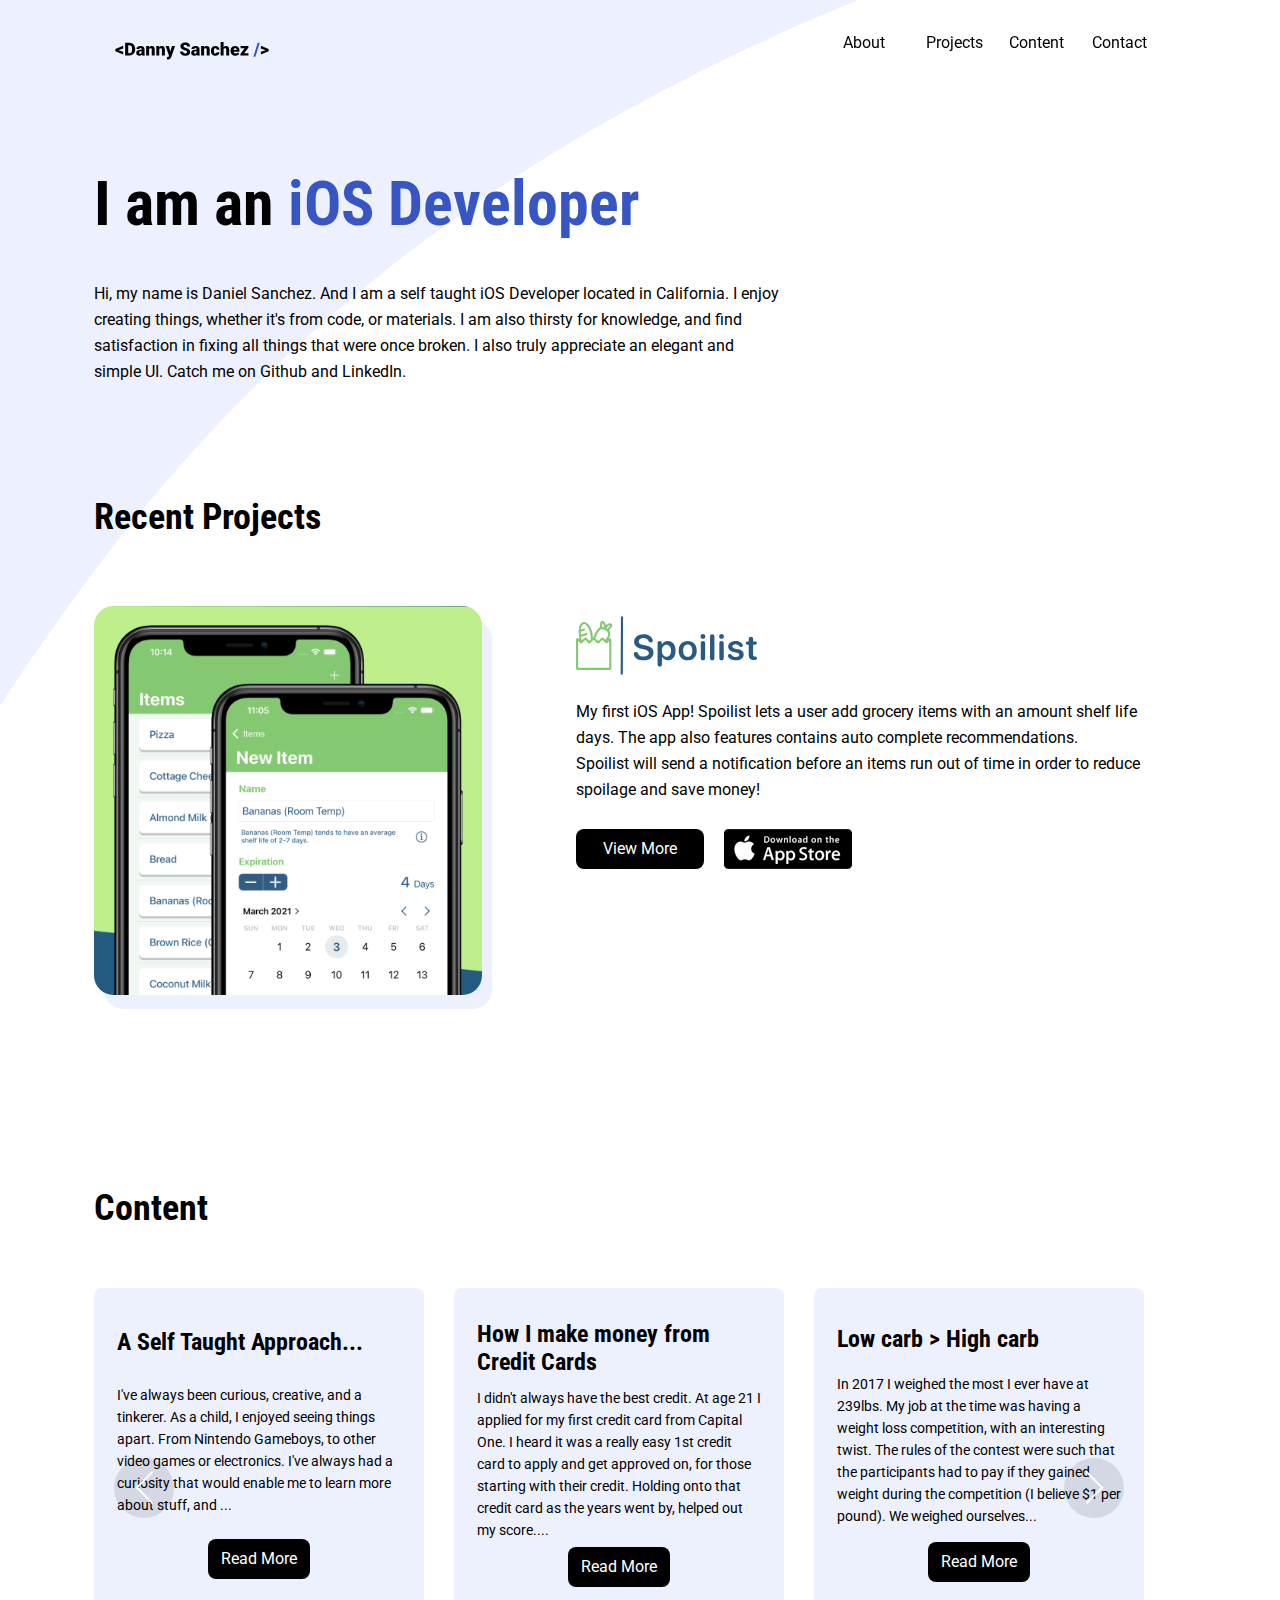
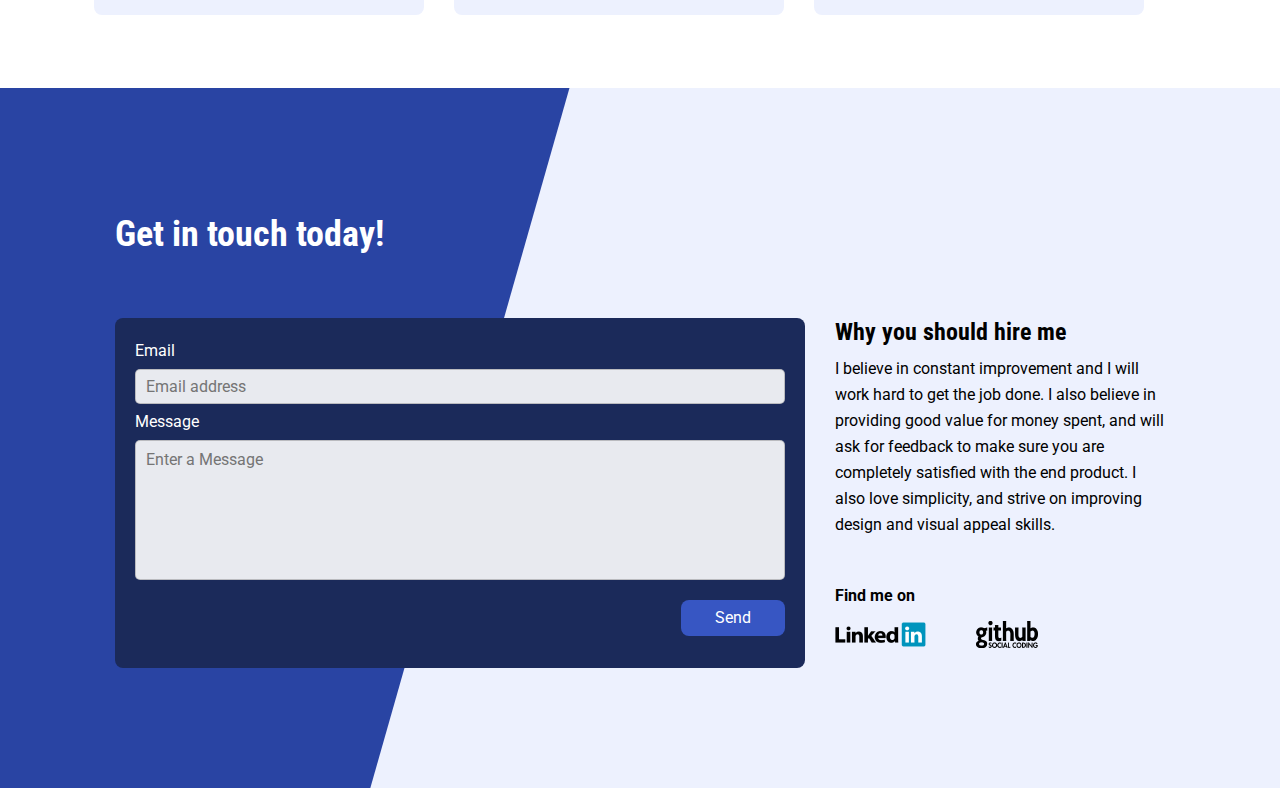
==== commit 8821071c: "Fix content responsive width, edit bottom container section text." ====
--- a/index.html
+++ b/index.html
@@ -78,10 +78,9 @@
               </a>
             </div>
 
-
             </div>
 
-            <div class="project-description2">
+            <!-- <div class="project-description2">
               <h4>Bragua Inc. Website</h4>
               <p>Fames arcu, id odio a non, amet. Ut ligula amet arcu neque tortor.
                 Feugiat consequat bibendum nec, mattis feugiat gravida commodo quis.
@@ -92,7 +91,7 @@
               </div>
               <div class="image-box2">
                 <img src="images/project2-img.png" alt="Laptop with code displayed.">
-              </div>
+              </div> -->
 
             </section>
 
@@ -164,10 +163,10 @@
 
                     <div class="contact-paragraph">
                       <h3>Why you should hire me</h3>
-                      <p>Fames arcu, id odio a non, amet. Ut ligula amet arcu neque tortor.
-                        Feugiat consequat bibendum nec, mattis feugiat gravida commodo quis.
-                        Adipiscing sapien, neque ultricies massa egestas feugiat neque eget mi.
-                        Lacus vestibulum vestibulum tortor interdum. </p>
+                      <p>I believe in constant improvement and I will work hard to get the job done. I also believe in providing good value for money spent, and
+                      will ask for feedback to make sure you are completely satisfied with the end product.
+                      I also love simplicity, and strive on improving design and visual appeal skills. 
+                      </p>
                       </div>
 
                       <div class="social-media">
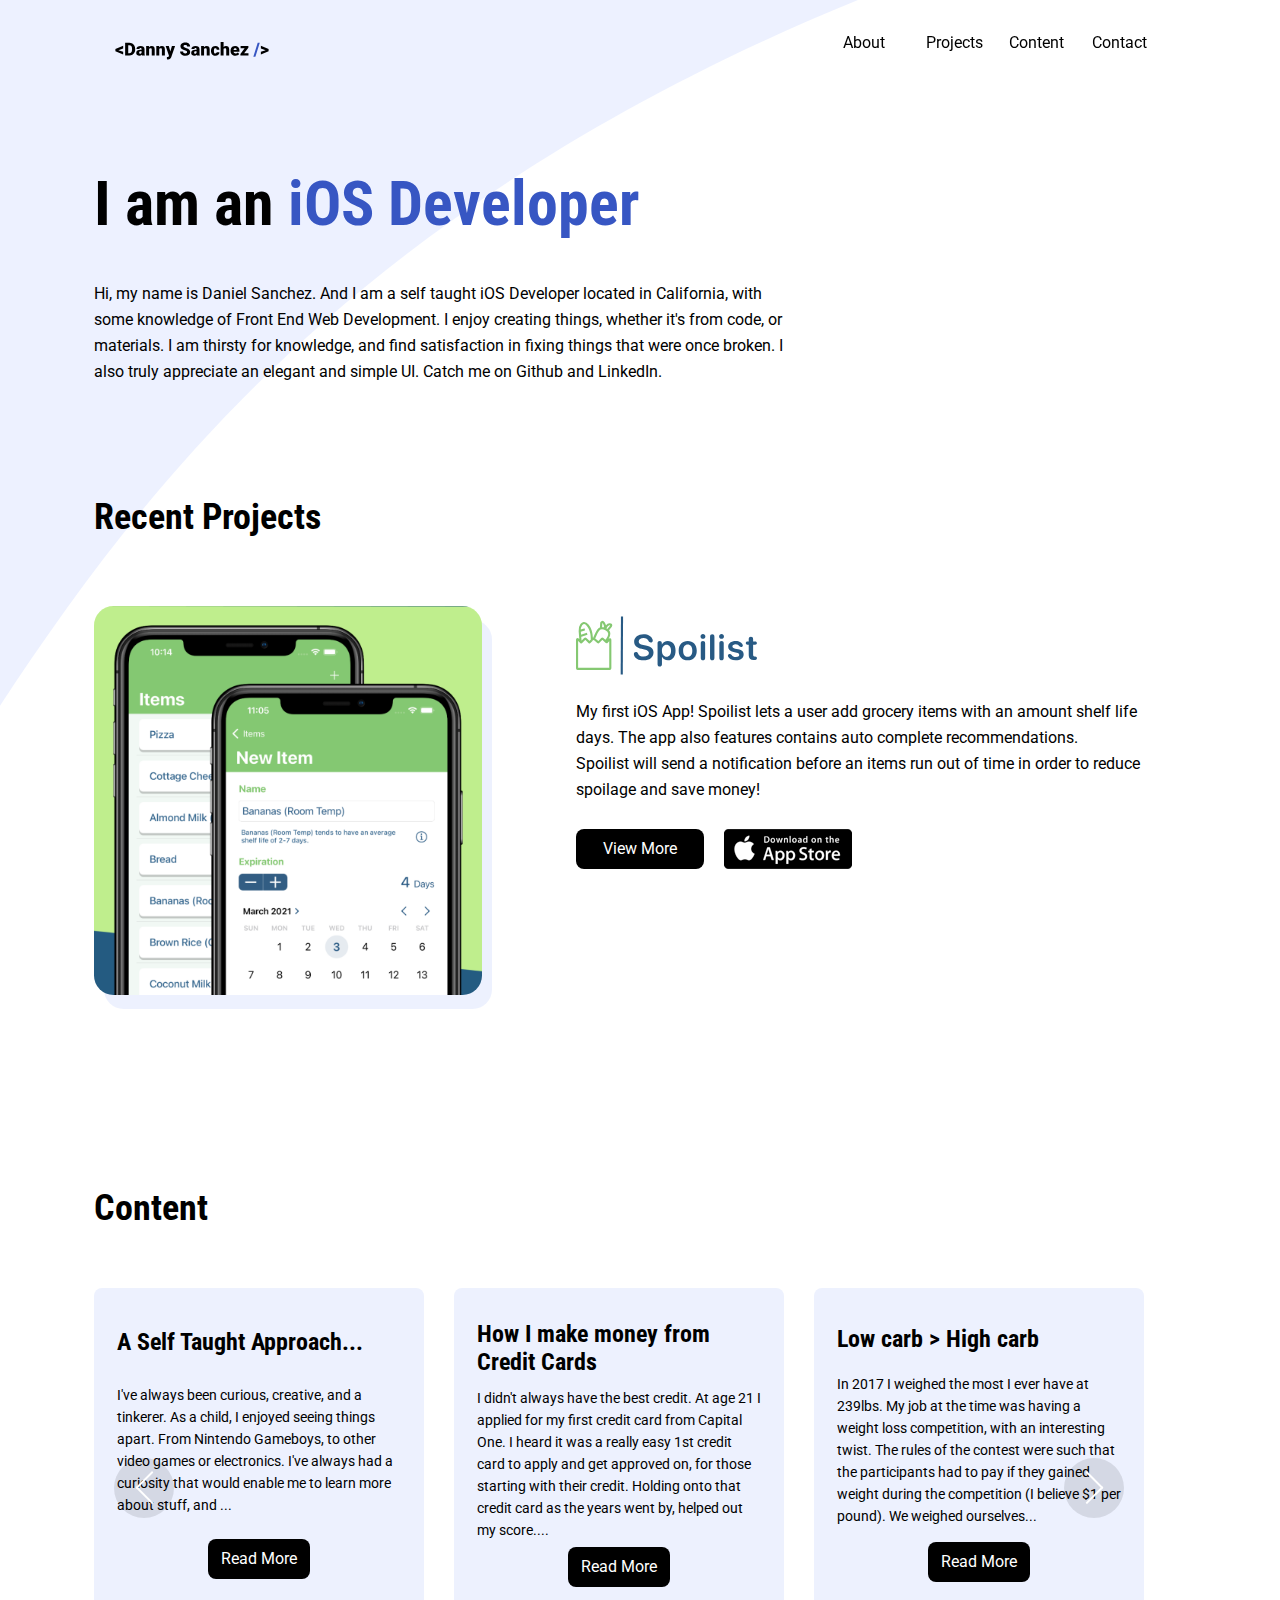
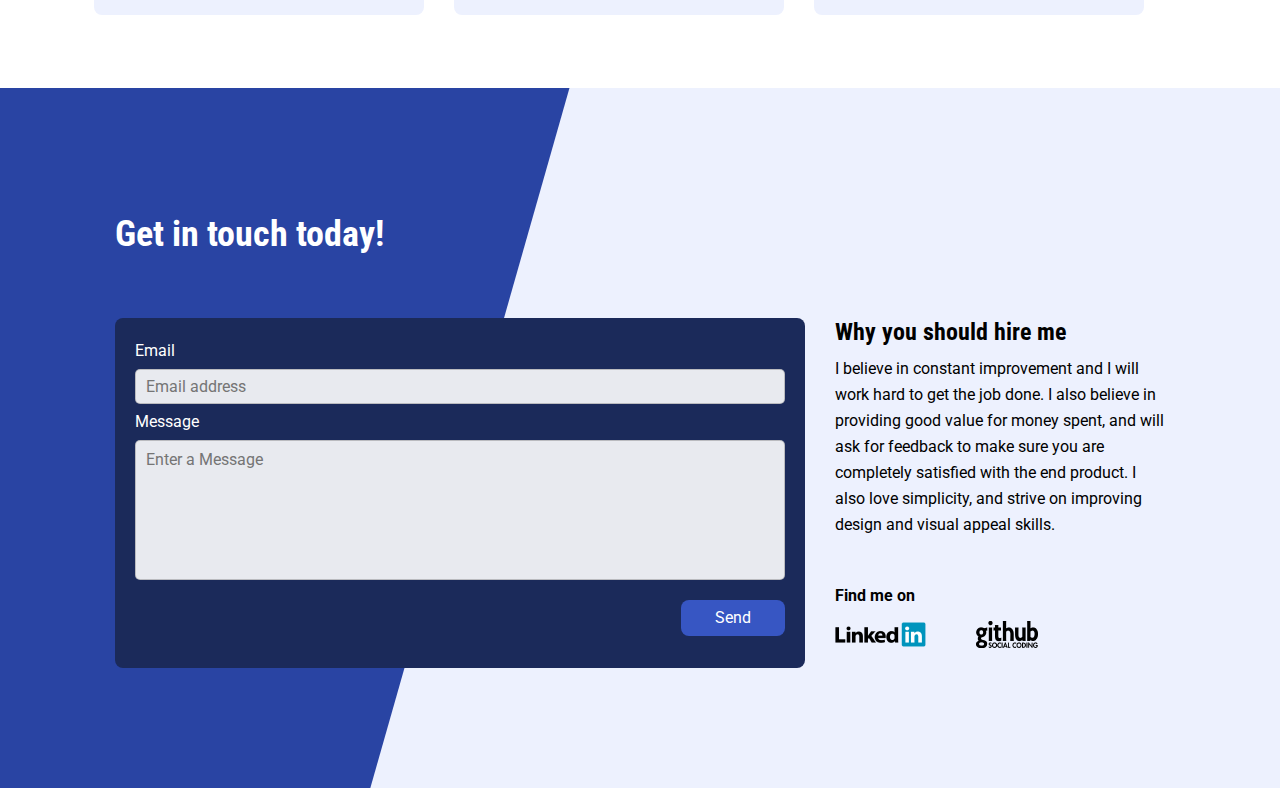
==== commit 991d3125: "Edit about me, replace contentBackButton with .svg format" ====
--- a/index.html
+++ b/index.html
@@ -44,8 +44,9 @@
         <div>
           <h1>I am an <span>iOS Developer</span></h1>
           <p>Hi, my name is Daniel Sanchez. And I am a self taught iOS Developer
-          located in California. I enjoy creating things, whether it's from code, or materials.
-          I am also thirsty for knowledge, and find satisfaction in fixing all things that were once broken.
+          located in California, with some knowledge of Front End Web Development. I enjoy creating things,
+           whether it's from code, or materials.
+          I am thirsty for knowledge, and find satisfaction in fixing things that were once broken.
           I also truly appreciate an elegant and simple UI.
           Catch me on Github and LinkedIn.
 
@@ -165,7 +166,7 @@
                       <h3>Why you should hire me</h3>
                       <p>I believe in constant improvement and I will work hard to get the job done. I also believe in providing good value for money spent, and
                       will ask for feedback to make sure you are completely satisfied with the end product.
-                      I also love simplicity, and strive on improving design and visual appeal skills. 
+                      I also love simplicity, and strive on improving design and visual appeal skills.
                       </p>
                       </div>
 
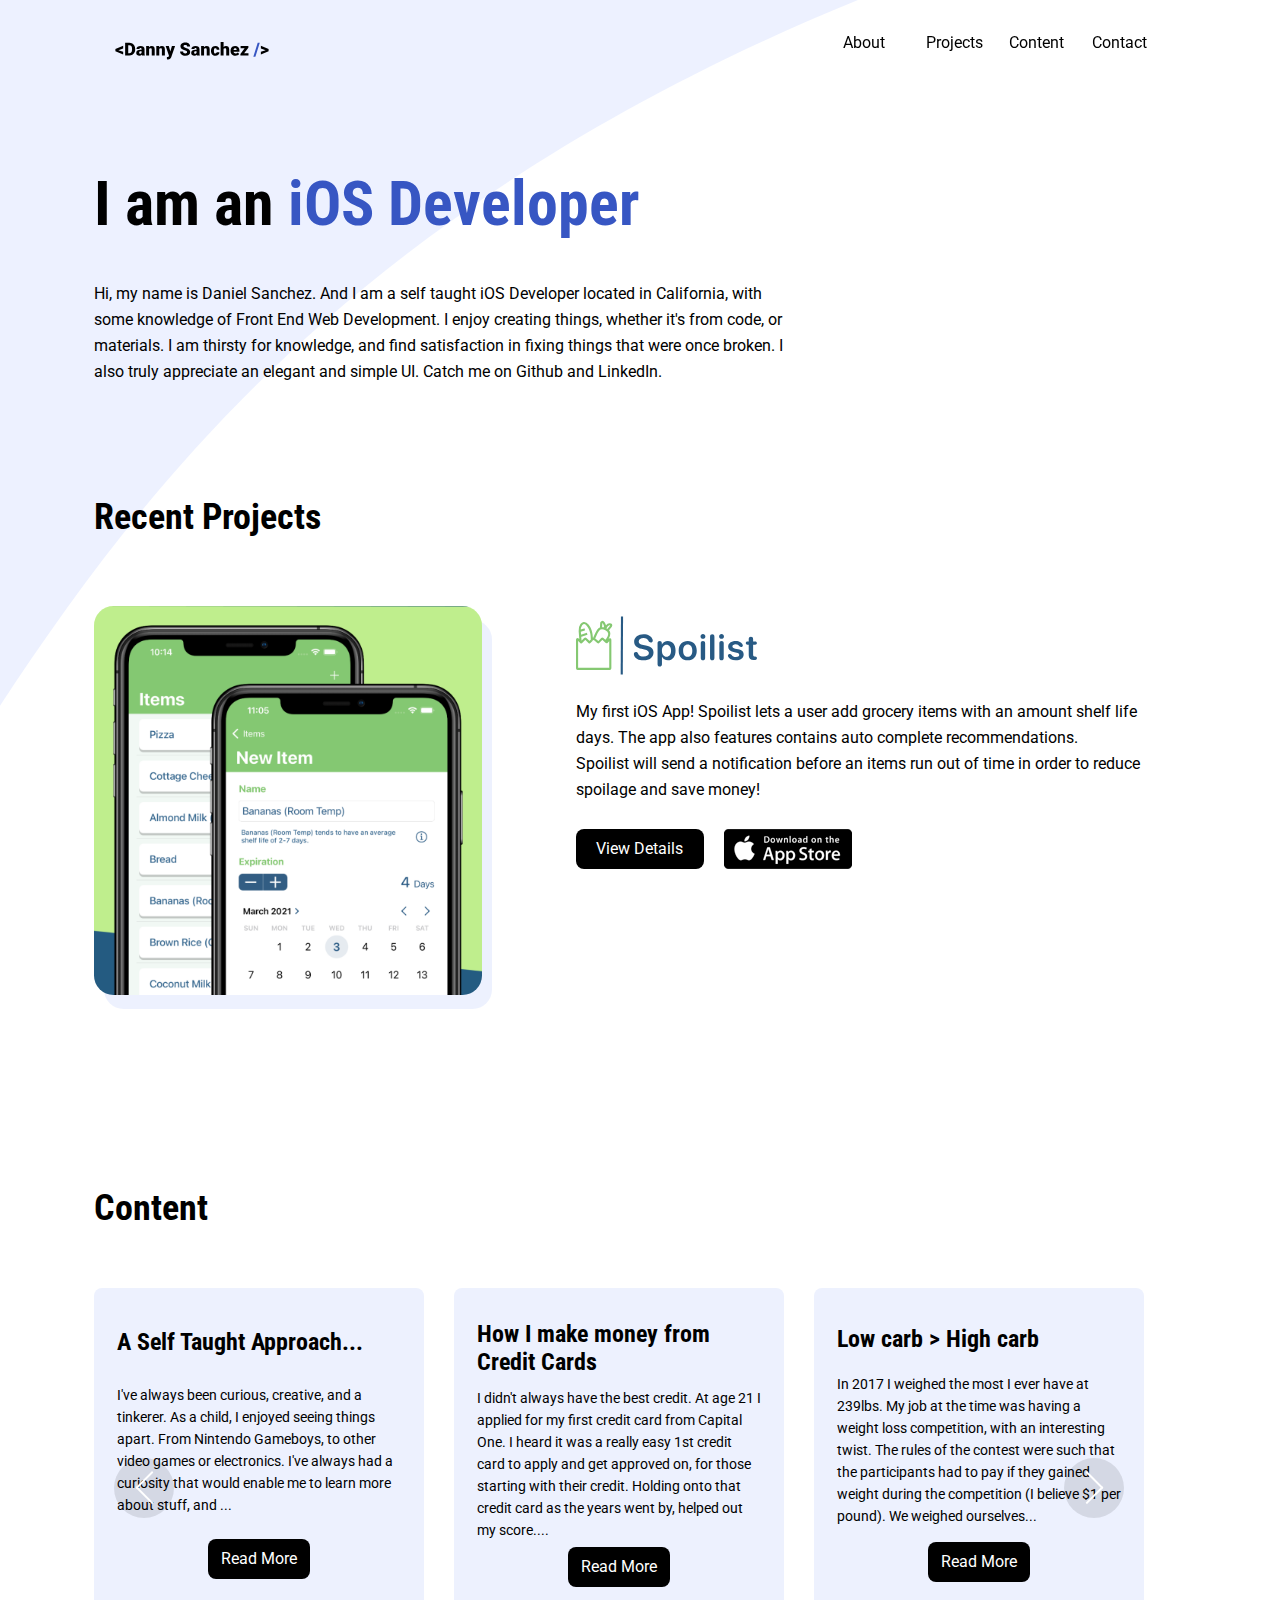
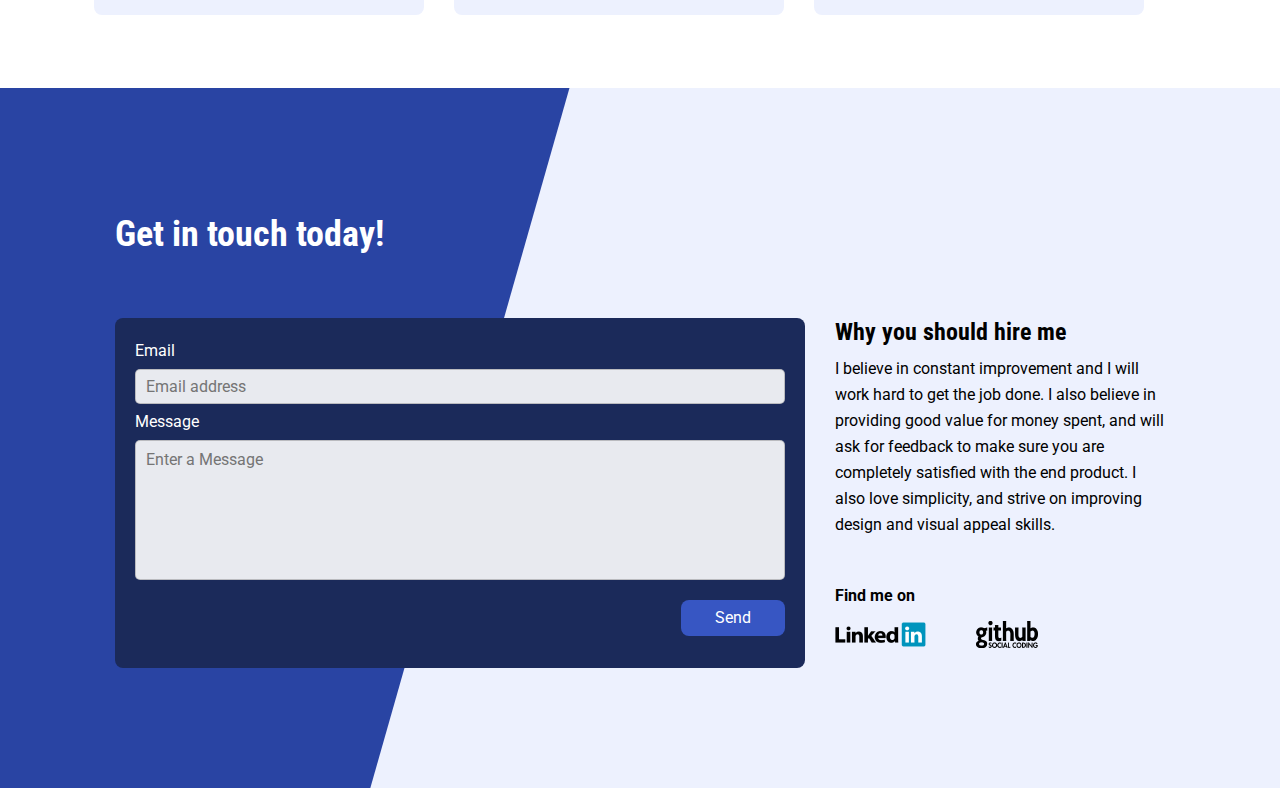
==== commit 74c4d248: "Added spoilist landing page link and app store links" ====
--- a/index.html
+++ b/index.html
@@ -73,8 +73,8 @@
             <br />Spoilist will send a notification before an items run out of time in order to reduce spoilage and save money!
            </p>
             <div class="projectButtons">
-              <a href="#" class="project-button" data-toggle="modal" data-target="#portfolioModal1">View More</a>
-              <a class = "appStoreIcon" href="#" target="_blank">
+              <a href="#" class="project-button" data-toggle="modal" data-target="#portfolioModal1">View Details</a>
+              <a class = "appStoreIcon" href="https://apps.apple.com/us/app/spoilist-expiration-alerts/id1562406696" target="_blank">
                 <img src="images/appStoreButton.png">
               </a>
             </div>
@@ -216,6 +216,8 @@
                                             </div>
                                           </div>
                                           <div class="buttonContainer">
+                                            <a href="https://butterysoft.github.io/SpoilistOfficialPage/" class="project-button" target="_blank">View Page</a>
+
                                             <button class="btn btn-primary" data-dismiss="modal">
                                                <i class="fas fa-times fa-fw"></i>
                                                Close Window
--- a/css/style.css
+++ b/css/style.css
@@ -520,8 +520,13 @@
   .buttonContainer {
     width: 100%;
     display: flex;
-    flex-direction: row;
+    flex-direction: column;
     justify-content: center;
+    align-items: center;
+  }
+
+  .buttonContainer button {
+    margin-top: 10px;
   }
 
   .img-fluid {
@@ -1112,7 +1117,7 @@
     max-width: 90%;
 }
 
-.contentContainer, .buttonContainer {
+.contentContainer {
   width: 95%;
   flex-direction: row;
 }
